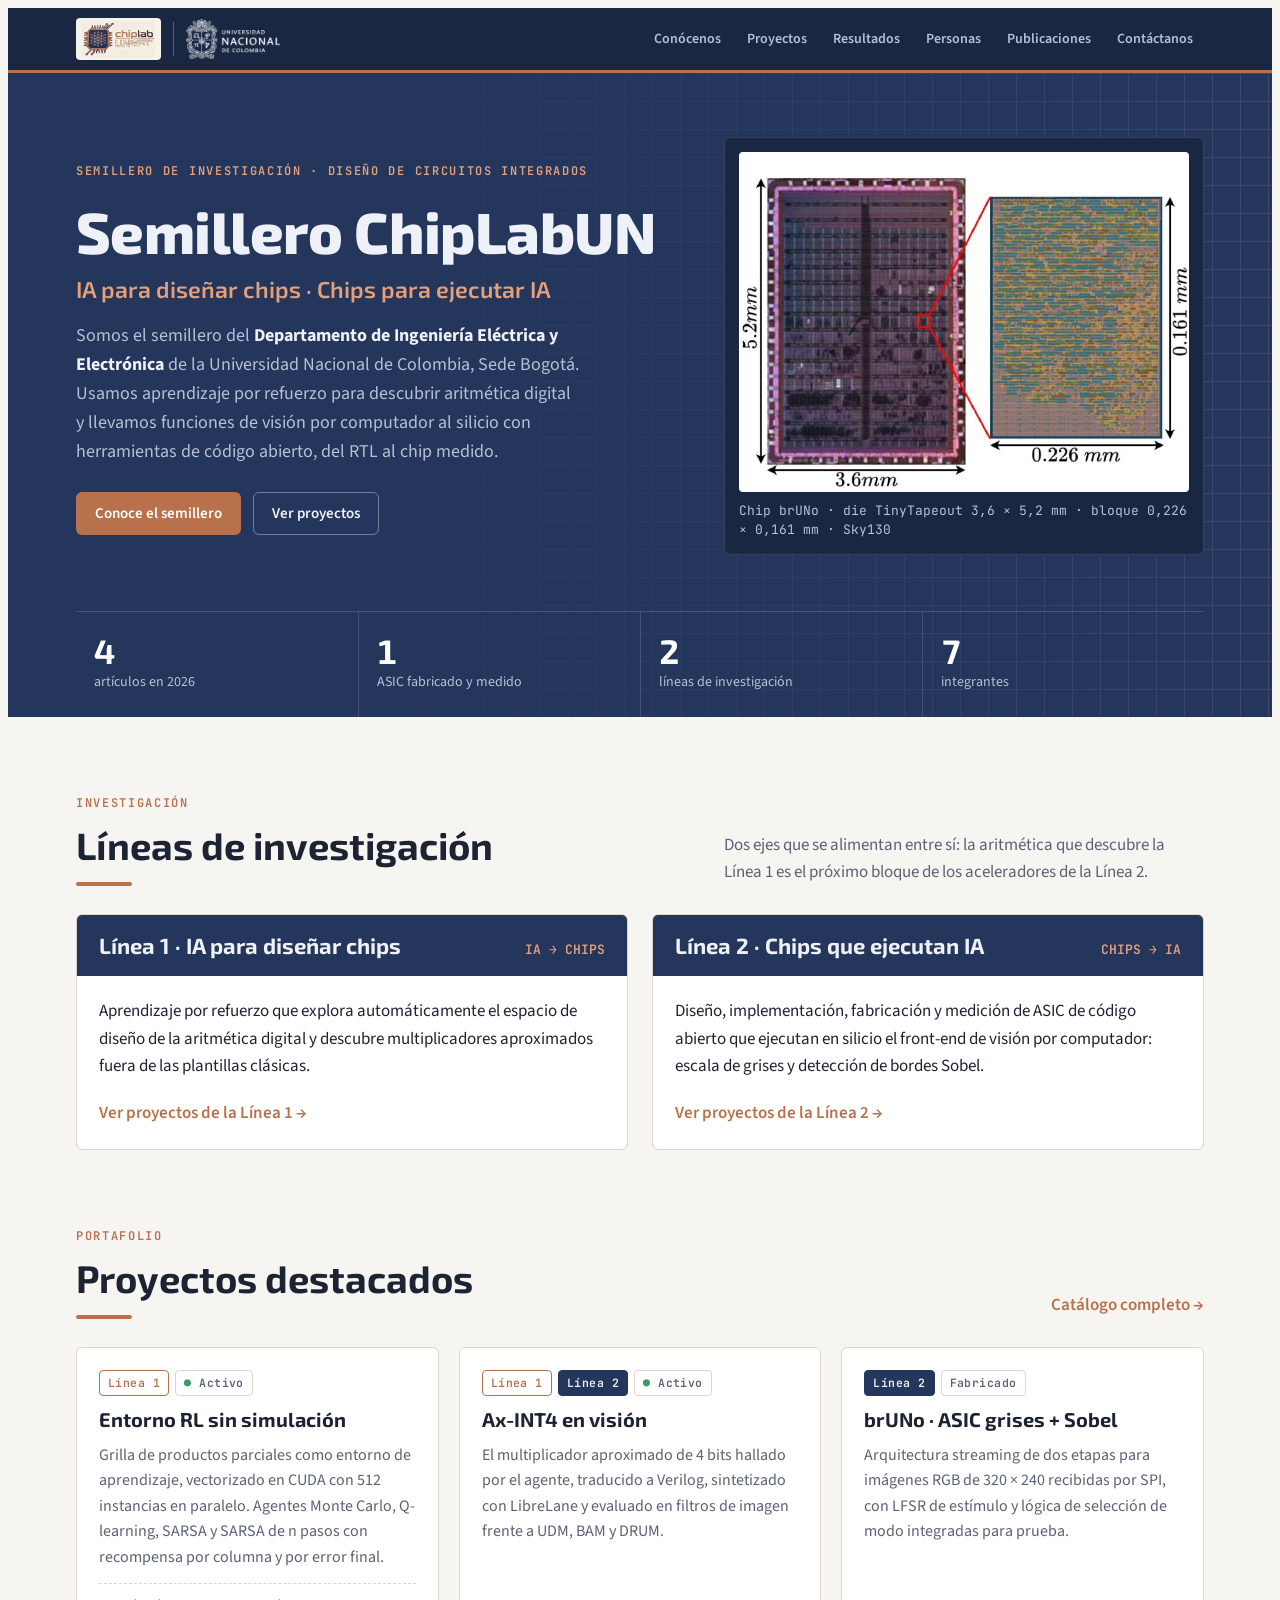
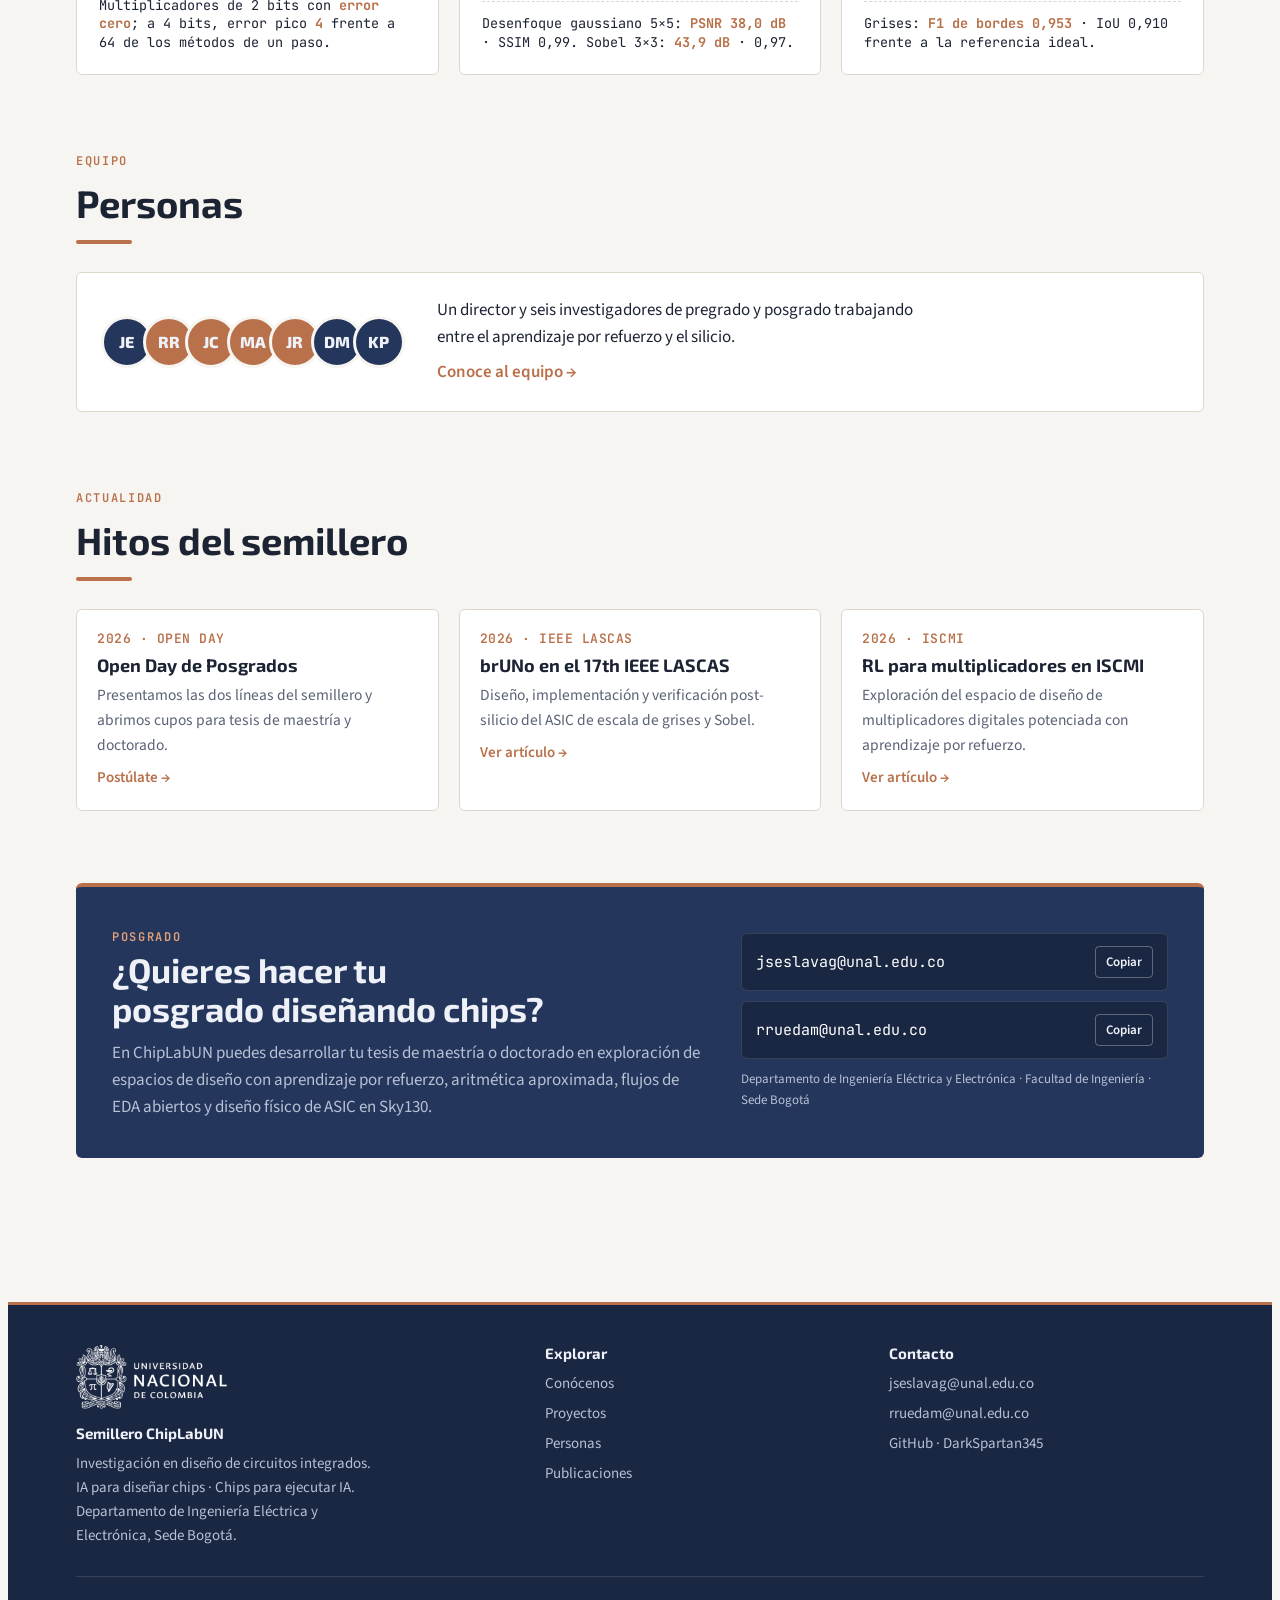
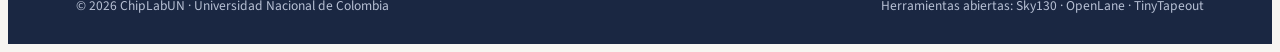
==== index.html @ 1a1cac19 "Codigo de la pagina Web" ====
<!doctype html>
<html lang="es">
<head>
<meta charset="utf-8">
<meta name="viewport" content="width=device-width, initial-scale=1, viewport-fit=cover">
<title>ChipLabUN</title>
<meta name="claude:viewport-fit-sides" content="cover">
<meta name="description" content="Semillero ChipLabUN · Universidad Nacional de Colombia. IA para diseñar chips · Chips para ejecutar IA.">
<link rel="preconnect" href="https://fonts.googleapis.com">
<link rel="preconnect" href="https://fonts.gstatic.com" crossorigin>
<link rel="stylesheet" href="https://fonts.googleapis.com/css2?family=Exo+2:wght@500;600;700;800&family=Source+Sans+3:ital,wght@0,400;0,600;0,700;1,400&family=JetBrains+Mono:wght@400;600&display=swap">
<link rel="stylesheet" href="css/estilo.css">
</head>
<body>
<a class="skip" href="#contenido">Saltar al contenido</a>
<header class="top">
  <div class="wrap">
    <a class="brand" href="index.html" aria-label="ChipLabUN, inicio">
      <img src="img/logo.jpg" alt="" width="85" height="42">
      <span class="sep" aria-hidden="true"></span>
      <img class="unal" src="img/unal-logo-blanco.png" alt="" width="94" height="40">
    </a>
    <button class="menu-btn" id="menuBtn" aria-expanded="false" aria-controls="nav">Menú</button>
    <nav class="nav" id="nav" aria-label="Principal"><a href="conocenos.html">Conócenos</a><a href="proyectos.html">Proyectos</a><a href="resultados.html">Resultados</a><a href="personas.html">Personas</a><a href="publicaciones.html">Publicaciones</a><a href="contacto.html">Contáctanos</a></nav>
  </div>
</header>
<main id="contenido">
<section class="hero" id="inicio"><div class="wrap">
  <div>
    <span class="eyebrow">Semillero de investigación · Diseño de circuitos integrados</span>
    <h1>Semillero ChipLabUN</h1>
    <p class="tag">IA para diseñar chips · Chips para ejecutar IA</p>
    <p class="lead">Somos el semillero del <strong>Departamento de Ingeniería Eléctrica y Electrónica</strong> de la Universidad Nacional de Colombia, Sede Bogotá. Usamos aprendizaje por refuerzo para descubrir aritmética digital y llevamos funciones de visión por computador al silicio con herramientas de código abierto, del RTL al chip medido.</p>
    <div class="btns"><a class="btn primary" href="conocenos.html">Conoce el semillero</a><a class="btn ghost" href="proyectos.html">Ver proyectos</a></div>
  </div>
  <figure class="die">
    <img src="img/brUNo-die.jpg" alt="Fotografía del die de TinyTapeout de 3,6 por 5,2 mm y detalle del bloque brUNo de 0,226 por 0,161 mm" width="739" height="559">
    <figcaption>Chip brUNo · die TinyTapeout 3,6 × 5,2 mm · bloque 0,226 × 0,161 mm · Sky130</figcaption>
  </figure>
</div><div class="wrap stats-wrap"><div class="stats">
  <div><b>4</b><span>artículos en 2026</span></div>
  <div><b>1</b><span>ASIC fabricado y medido</span></div>
  <div><b>2</b><span>líneas de investigación</span></div>
  <div><b>7</b><span>integrantes</span></div>
</div></div></section><section class="block"><div class="wrap">
  <div class="sec-head"><div><span class="eyebrow">Investigación</span><h2>Líneas de investigación</h2><span class="bar"></span></div><p>Dos ejes que se alimentan entre sí: la aritmética que descubre la Línea 1 es el próximo bloque de los aceleradores de la Línea 2.</p></div>
  <div class="lines">
  <article class="line" id="linea-1"><header><h3>Línea 1 · IA para diseñar chips</h3><code>IA → CHIPS</code></header><div class="body"><p>Aprendizaje por refuerzo que explora automáticamente el espacio de diseño de la aritmética digital y descubre multiplicadores aproximados fuera de las plantillas clásicas.</p><a class="more line-link" href="proyectos.html#l1">Ver proyectos de la Línea 1 →</a></div></article>
  <article class="line" id="linea-2"><header><h3>Línea 2 · Chips que ejecutan IA</h3><code>CHIPS → IA</code></header><div class="body"><p>Diseño, implementación, fabricación y medición de ASIC de código abierto que ejecutan en silicio el front-end de visión por computador: escala de grises y detección de bordes Sobel.</p><a class="more line-link" href="proyectos.html#l2">Ver proyectos de la Línea 2 →</a></div></article>
</div>
</div></section><section class="block"><div class="wrap">
  <div class="sec-head"><div><span class="eyebrow">Portafolio</span><h2>Proyectos destacados</h2><span class="bar"></span></div><a class="more" href="proyectos.html">Catálogo completo →</a></div>
  <div class="grid3"><article class="proj" data-l="l1"><div class="meta"><span class="pill l1">Línea 1</span><span class="pill ok">Activo</span></div><h3>Entorno RL sin simulación</h3><p>Grilla de productos parciales como entorno de aprendizaje, vectorizado en CUDA con 512 instancias en paralelo. Agentes Monte Carlo, Q-learning, SARSA y SARSA de n pasos con recompensa por columna y por error final.</p><div class="fig">Multiplicadores de 2 bits con <b>error cero</b>; a 4 bits, error pico <b>4</b> frente a 64 de los métodos de un paso.</div></article><article class="proj" data-l="l1 l2"><div class="meta"><span class="pill l1">Línea 1</span><span class="pill l2">Línea 2</span><span class="pill ok">Activo</span></div><h3>Ax-INT4 en visión</h3><p>El multiplicador aproximado de 4 bits hallado por el agente, traducido a Verilog, sintetizado con LibreLane y evaluado en filtros de imagen frente a UDM, BAM y DRUM.</p><div class="fig">Desenfoque gaussiano 5×5: <b>PSNR 38,0 dB</b> · SSIM 0,99. Sobel 3×3: <b>43,9 dB</b> · 0,97.</div></article><article class="proj" data-l="l2"><div class="meta"><span class="pill l2">Línea 2</span><span class="pill">Fabricado</span></div><h3>brUNo · ASIC grises + Sobel</h3><p>Arquitectura streaming de dos etapas para imágenes RGB de 320 × 240 recibidas por SPI, con LFSR de estímulo y lógica de selección de modo integradas para prueba.</p><div class="fig">Grises: <b>F1 de bordes 0,953</b> · IoU 0,910 frente a la referencia ideal.</div></article></div>
</div></section><section class="block"><div class="wrap">
  <div class="sec-head"><div><span class="eyebrow">Equipo</span><h2>Personas</h2><span class="bar"></span></div></div>
  <div class="director-feature team-teaser">
  <div class="faces"><div class="photo  "><span class="ini" aria-hidden="true">JE</span><img src="img/personas/johan-eslava.jpg" alt="Foto de Johan Sebastián Eslava Garzón" loading="lazy"></div><div class="photo l1 "><span class="ini" aria-hidden="true">RR</span><img src="img/personas/ronny-rueda.jpg" alt="Foto de Ronny Alberto Rueda Méndez" loading="lazy"></div><div class="photo l1 "><span class="ini" aria-hidden="true">JC</span><img src="img/personas/juan-caviedes.jpg" alt="Foto de Juan Sebastián Caviedes Bernal" loading="lazy"></div><div class="photo l1 "><span class="ini" aria-hidden="true">MA</span><img src="img/personas/miguel-alvarado.jpg" alt="Foto de Miguel Ángel Alvarado Senejoa" loading="lazy"></div><div class="photo l1 "><span class="ini" aria-hidden="true">JR</span><img src="img/personas/juan-rodriguez.jpg" alt="Foto de Juan David Rodríguez Hernández" loading="lazy"></div><div class="photo  "><span class="ini" aria-hidden="true">DM</span><img src="img/personas/diana-maldonado.jpg" alt="Foto de Diana Maldonado" loading="lazy"></div><div class="photo  "><span class="ini" aria-hidden="true">KP</span><img src="img/personas/kevin-patino.jpg" alt="Foto de Kevin Patiño" loading="lazy"></div></div>
  <div><p style="color:var(--ink)">Un director y seis investigadores de pregrado y posgrado trabajando entre el aprendizaje por refuerzo y el silicio.</p>
  <a class="more" href="personas.html">Conoce al equipo →</a></div></div>
</div></section><section class="block"><div class="wrap">
  <div class="sec-head"><div><span class="eyebrow">Actualidad</span><h2>Hitos del semillero</h2><span class="bar"></span></div></div>
  <div class="timeline">
  <article class="ms"><time>2026 · OPEN DAY</time><h3>Open Day de Posgrados</h3><p>Presentamos las dos líneas del semillero y abrimos cupos para tesis de maestría y doctorado.</p><a href="contacto.html">Postúlate →</a></article>
  <article class="ms"><time>2026 · IEEE LASCAS</time><h3>brUNo en el 17th IEEE LASCAS</h3><p>Diseño, implementación y verificación post-silicio del ASIC de escala de grises y Sobel.</p><a href="publicaciones.html">Ver artículo →</a></article>
  <article class="ms"><time>2026 · ISCMI</time><h3>RL para multiplicadores en ISCMI</h3><p>Exploración del espacio de diseño de multiplicadores digitales potenciada con aprendizaje por refuerzo.</p><a href="publicaciones.html">Ver artículo →</a></article>
</div>
</div></section><section class="block"><div class="wrap"><div class="cta">
  <div><span class="eyebrow" style="color:#e3a07a">Posgrado</span>
    <h2>¿Quieres hacer tu posgrado diseñando chips?</h2>
    <p>En ChipLabUN puedes desarrollar tu tesis de maestría o doctorado en exploración de espacios de diseño con aprendizaje por refuerzo, aritmética aproximada, flujos de EDA abiertos y diseño físico de ASIC en Sky130.</p></div>
  <div class="contact">
    <div><code>jseslavag@unal.edu.co</code><button type="button" data-copy="jseslavag@unal.edu.co">Copiar</button></div>
    <div><code>rruedam@unal.edu.co</code><button type="button" data-copy="rruedam@unal.edu.co">Copiar</button></div>
    <small>Departamento de Ingeniería Eléctrica y Electrónica · Facultad de Ingeniería · Sede Bogotá</small>
  </div></div></div></section>
</main>
<footer>
  <div class="wrap">
    <div>
      <img class="foot-unal" src="img/unal-logo-blanco.png" alt="Universidad Nacional de Colombia" width="151" height="64" loading="lazy">
      <h4>Semillero ChipLabUN</h4>
      <p style="font-size:15px;max-width:44ch">Investigación en diseño de circuitos integrados. IA para diseñar chips · Chips para ejecutar IA. Departamento de Ingeniería Eléctrica y Electrónica, Sede Bogotá.</p>
    </div>
    <div>
      <h4>Explorar</h4>
      <ul><li><a href="conocenos.html">Conócenos</a></li><li><a href="proyectos.html">Proyectos</a></li><li><a href="personas.html">Personas</a></li><li><a href="publicaciones.html">Publicaciones</a></li></ul>
    </div>
    <div>
      <h4>Contacto</h4>
      <ul><li>jseslavag@unal.edu.co</li><li>rruedam@unal.edu.co</li><li><a href="https://github.com/DarkSpartan345" target="_blank" rel="noopener">GitHub · DarkSpartan345</a></li></ul>
    </div>
    <div class="legal"><span>© 2026 ChipLabUN · Universidad Nacional de Colombia</span><span>Herramientas abiertas: Sky130 · OpenLane · TinyTapeout</span></div>
  </div>
</footer>
<script src="js/main.js"></script>
</body>
</html>
---- css/estilo.css ----
/* Layout: póster vertical traducido a web — banda navy de cabecera, secciones con encabezado navy/cobre como los bloques del póster, cifras en "chips" de borde cobre. */
:root{
  --navy:#25365c;        /* azul del die en el logo */
  --navy-deep:#1a2742;
  --copper:#b8714a;      /* cobre de pistas y pines */
  --copper-soft:#f3e3d6;
  --paper:#f7f5f1;       /* fondo del logo, ligeramente cálido */
  --card:#ffffff;
  --ink:#1c2333;
  --muted:#5a6275;
  --line:#dcd6cd;
  --on-navy:#eef1f7;
  --on-navy-muted:#b7c0d4;
  --chip-bg:#fbf4ee;
  --f-display:"Exo 2", "Segoe UI", system-ui, sans-serif;
  --f-body:"Source Sans 3", "Segoe UI", system-ui, sans-serif;
  --f-mono:"JetBrains Mono", ui-monospace, "SFMono-Regular", Consolas, monospace;
  --r:6px;
  --maxw:1160px;
}
@media (prefers-color-scheme: dark){
  :root:not([data-theme="light"]){
    --navy:#2b3d66; --navy-deep:#141d33; --copper:#d48d64; --copper-soft:#3a2a22;
    --paper:#10151f; --card:#171e2c; --ink:#e7e9ef; --muted:#9aa3b6; --line:#2b3446;
    --on-navy:#eef1f7; --on-navy-muted:#aeb8cd; --chip-bg:#1d2433; color-scheme:dark;
  }
}
:root[data-theme="dark"]{
  --navy:#2b3d66; --navy-deep:#141d33; --copper:#d48d64; --copper-soft:#3a2a22;
  --paper:#10151f; --card:#171e2c; --ink:#e7e9ef; --muted:#9aa3b6; --line:#2b3446;
  --on-navy:#eef1f7; --on-navy-muted:#aeb8cd; --chip-bg:#1d2433; color-scheme:dark;
}
*{box-sizing:border-box}
html{scroll-behavior:smooth;scroll-padding-top:84px}
@media (prefers-reduced-motion: reduce){html{scroll-behavior:auto}}
body{background:var(--paper);color:var(--ink);font:400 17px/1.6 var(--f-body);-webkit-font-smoothing:antialiased}
body::before{content:"";position:fixed;inset:0 0 auto;height:env(safe-area-inset-top,0px);z-index:10;background:var(--navy-deep)}
a{color:inherit}
h1,h2,h3,h4{font-family:var(--f-display);line-height:1.15;text-wrap:balance;margin:0}
p{margin:0}
.wrap{max-width:var(--maxw);margin:0 auto;padding-left:max(16px, env(safe-area-inset-left,0px));padding-right:max(16px, env(safe-area-inset-right,0px))}
.skip{position:absolute;left:-999px;top:8px;background:var(--copper);color:#fff;padding:8px 12px;border-radius:var(--r);z-index:30}
.skip:focus{left:12px}
:focus-visible{outline:2px solid var(--copper);outline-offset:3px}

/* ---------- header ---------- */
.top{position:sticky;top:env(safe-area-inset-top,0px);z-index:20;background:var(--navy-deep);color:var(--on-navy);border-bottom:3px solid var(--copper)}
.top .wrap{display:flex;align-items:center;gap:20px;padding-block:10px}
.brand{display:flex;align-items:center;gap:12px;text-decoration:none;flex-shrink:0}
.brand img{height:42px;width:auto;border-radius:4px;background:#f6f1ea;padding:3px 6px}
.brand .unal{height:40px;width:auto;padding:0;background:none;border-radius:0}
.brand .sep{width:1px;height:34px;background:rgba(255,255,255,.28)}
.foot-unal{display:block;height:64px;width:auto;margin-bottom:16px}
.nav{margin-left:auto;display:flex;gap:4px;flex-wrap:wrap}
.nav a{text-decoration:none;font:600 14px/1 var(--f-body);padding:9px 11px;border-radius:var(--r);color:var(--on-navy-muted)}
.nav a:hover{color:var(--on-navy);background:rgba(255,255,255,.07)}
.menu-btn{display:none;margin-left:auto;background:none;border:1px solid rgba(255,255,255,.25);color:var(--on-navy);font:600 14px var(--f-body);padding:8px 12px;border-radius:var(--r);cursor:pointer}
@media (max-width:900px){
  .menu-btn{display:block}
  .nav{display:none;position:absolute;left:0;right:0;top:100%;background:var(--navy-deep);flex-direction:column;padding:8px max(16px, env(safe-area-inset-right,0px)) 14px max(16px, env(safe-area-inset-left,0px));border-bottom:3px solid var(--copper)}
  .nav.open{display:flex}
  .nav a{padding:12px 10px}
}

/* ---------- hero ---------- */
.hero{background:var(--navy);color:var(--on-navy);position:relative;overflow:hidden}
.hero::after{content:"";position:absolute;inset:0;pointer-events:none;opacity:.10;
  background-image:linear-gradient(var(--on-navy) 1px,transparent 1px),linear-gradient(90deg,var(--on-navy) 1px,transparent 1px);
  background-size:28px 28px;mask-image:linear-gradient(90deg,transparent 30%,#000 100%);-webkit-mask-image:linear-gradient(90deg,transparent 30%,#000 100%)}
.hero .wrap{position:relative;z-index:1;display:grid;grid-template-columns:1.25fr 1fr;gap:48px;align-items:center;padding-block:64px 56px}
.eyebrow{font:600 12px/1 var(--f-mono);letter-spacing:.14em;text-transform:uppercase;color:var(--copper)}
.hero .eyebrow{color:#e3a07a}
.hero h1{font-size:clamp(34px,5.2vw,58px);font-weight:800;margin:14px 0 10px;letter-spacing:-.01em}
.hero .tag{font:600 clamp(18px,2.2vw,23px)/1.3 var(--f-display);color:#e3a07a;margin-bottom:18px}
.hero p.lead{color:var(--on-navy-muted);max-width:56ch;font-size:18px}
.hero p.lead strong{color:var(--on-navy)}
.btns{display:flex;flex-wrap:wrap;gap:12px;margin-top:26px}
.btn{display:inline-flex;align-items:center;gap:8px;text-decoration:none;font:600 15px/1 var(--f-body);padding:13px 18px;border-radius:var(--r);border:1px solid transparent}
.btn.primary{background:var(--copper);color:#fff}
.btn.primary:hover{filter:brightness(1.08)}
.btn.ghost{border-color:rgba(255,255,255,.35);color:var(--on-navy)}
.btn.ghost:hover{background:rgba(255,255,255,.08)}
.die{margin:0;background:var(--navy-deep);border:1px solid rgba(255,255,255,.12);border-radius:var(--r);padding:14px}
.die img{display:block;width:100%;height:auto;border-radius:4px;background:#fff}
.die figcaption{font:400 13px/1.45 var(--f-mono);color:var(--on-navy-muted);margin-top:10px}
.stats{display:grid;grid-template-columns:repeat(4,1fr);border-top:1px solid rgba(255,255,255,.14);position:relative;z-index:1}
.stats div{padding:22px 18px;border-left:1px solid rgba(255,255,255,.14)}
.stats div:first-child{border-left:0}
.stats b{display:block;font:700 34px/1 var(--f-display);color:#fff;font-variant-numeric:tabular-nums}
.stats span{font-size:14px;color:var(--on-navy-muted)}
@media (max-width:860px){
  .hero .wrap{grid-template-columns:1fr;gap:32px;padding-block:44px 36px}
  .stats{grid-template-columns:repeat(2,1fr)}
  .stats div:nth-child(3){border-left:0}
  .stats div:nth-child(n+3){border-top:1px solid rgba(255,255,255,.14)}
}

/* ---------- sections ---------- */
section.block{padding-block:72px}
section.block + section.block{padding-top:0}
.sec-head{display:flex;align-items:flex-end;justify-content:space-between;gap:20px;flex-wrap:wrap;margin-bottom:28px}
.sec-head h2{font-size:clamp(28px,3.4vw,38px);font-weight:700;color:var(--ink);margin-top:8px}
.sec-head p{color:var(--muted);max-width:60ch}
.bar{display:block;width:56px;height:4px;background:var(--copper);margin-top:14px;border-radius:2px}

/* about */
.about{display:grid;grid-template-columns:1.4fr 1fr;gap:40px;align-items:start}
.about .text{display:grid;gap:16px;max-width:66ch}
.about .text p{color:var(--ink)}
.director{background:var(--card);border:1px solid var(--line);border-radius:var(--r);padding:22px;display:grid;gap:12px}
.director h3{font-size:19px}
.director .role{font:600 12px/1 var(--f-mono);letter-spacing:.1em;text-transform:uppercase;color:var(--copper)}
.mail{font:400 14px/1.4 var(--f-mono);color:var(--muted);word-break:break-all;user-select:all}
.loop{margin-top:24px;background:var(--navy);color:var(--on-navy);border-radius:var(--r);padding:20px 22px;font-size:16px}
.loop strong{color:#e3a07a}
@media (max-width:860px){.about{grid-template-columns:1fr}}

/* lines */
.lines{display:grid;grid-template-columns:1fr 1fr;gap:24px}
.line{background:var(--card);border:1px solid var(--line);border-radius:var(--r);overflow:hidden;display:flex;flex-direction:column}
.line header{background:var(--navy);color:var(--on-navy);padding:18px 22px;display:flex;justify-content:space-between;align-items:baseline;gap:12px;flex-wrap:wrap}
.line header h3{font-size:22px}
.line header code{font:600 13px var(--f-mono);color:#e3a07a}
.line .body{padding:22px;display:grid;gap:16px;flex:1}
.line .body > p{color:var(--ink)}
.flow{display:flex;flex-wrap:wrap;gap:6px;align-items:center;font:400 13px/1.2 var(--f-mono)}
.flow span{background:var(--chip-bg);border:1px solid var(--line);padding:6px 8px;border-radius:4px}
.flow i{font-style:normal;color:var(--copper)}
.kv{display:grid;grid-template-columns:repeat(2,1fr);gap:10px}
.chip{border:1.5px solid var(--copper);background:var(--chip-bg);border-radius:var(--r);padding:12px 14px}
.chip b{display:block;font:700 24px/1.1 var(--f-display);color:var(--copper);font-variant-numeric:tabular-nums}
.chip span{font-size:13.5px;color:var(--muted);line-height:1.35;display:block;margin-top:4px}
@media (max-width:860px){.lines{grid-template-columns:1fr}}
@media (max-width:420px){.kv{grid-template-columns:1fr}}

/* projects */
.filters{display:flex;gap:8px;flex-wrap:wrap}
.filters button{font:600 14px var(--f-body);padding:8px 14px;border-radius:999px;border:1px solid var(--line);background:var(--card);color:var(--ink);cursor:pointer}
.filters button[aria-pressed="true"]{background:var(--navy);border-color:var(--navy);color:var(--on-navy)}
.grid3{display:grid;grid-template-columns:repeat(3,1fr);gap:20px}
.proj{background:var(--card);border:1px solid var(--line);border-radius:var(--r);padding:22px;display:flex;flex-direction:column;gap:12px}
.proj .meta{display:flex;gap:6px;flex-wrap:wrap}
.pill{font:600 11.5px/1 var(--f-mono);letter-spacing:.04em;padding:6px 8px;border-radius:4px;border:1px solid var(--line);color:var(--muted)}
.pill.l1{border-color:var(--copper);color:var(--copper)}
.pill.l2{background:var(--navy);border-color:var(--navy);color:var(--on-navy)}
.pill.ok::before{content:"● ";color:#3a9a6a}
.proj h3{font-size:20px}
.proj p{color:var(--muted);font-size:16px}
.proj .fig{margin-top:auto;padding-top:12px;border-top:1px dashed var(--line);font:400 13.5px/1.4 var(--f-mono);color:var(--ink)}
.proj .fig b{color:var(--copper)}
@media (max-width:980px){.grid3{grid-template-columns:repeat(2,1fr)}}
@media (max-width:640px){.grid3{grid-template-columns:1fr}}

/* results */
.results{display:grid;grid-template-columns:repeat(2,1fr);gap:24px}
.fig-card{margin:0;background:var(--card);border:1px solid var(--line);border-radius:var(--r);padding:16px;display:flex;flex-direction:column;gap:12px}
.fig-card img{width:100%;height:auto;display:block;border-radius:4px;background:#fff}
.fig-card figcaption{font-size:15px;color:var(--muted)}
.fig-card figcaption strong{color:var(--ink)}
.fig-card.wide{grid-column:1/-1}
.lessons{display:grid;grid-template-columns:repeat(3,1fr);gap:20px;margin-top:24px}
.lesson{border-left:3px solid var(--copper);padding:4px 0 4px 16px}
.lesson h4{font-size:17px;margin-bottom:6px}
.lesson p{color:var(--muted);font-size:15.5px}
@media (max-width:860px){.results,.lessons{grid-template-columns:1fr}}

/* people */
.people{display:grid;grid-template-columns:repeat(4,1fr);gap:16px}
.person{background:var(--card);border:1px solid var(--line);border-radius:var(--r);padding:18px;display:grid;gap:6px;align-content:start}
.avatar{width:44px;height:44px;border-radius:50%;display:grid;place-items:center;font:700 16px var(--f-display);background:var(--navy);color:var(--on-navy);margin-bottom:6px}
.person.l1 .avatar{background:var(--copper);color:#fff}
.person h3{font-size:16.5px;line-height:1.25}
.person .r{font-size:14px;color:var(--muted)}
@media (max-width:980px){.people{grid-template-columns:repeat(2,1fr)}}
@media (max-width:460px){.people{grid-template-columns:1fr}}

/* publications */
.pubs{display:grid;gap:0;background:var(--card);border:1px solid var(--line);border-radius:var(--r)}
.pub{display:grid;grid-template-columns:76px 1fr auto;gap:18px;padding:20px 22px;border-top:1px solid var(--line);align-items:start}
.pub:first-child{border-top:0}
.pub .yr{font:600 14px var(--f-mono);color:var(--copper);padding-top:3px}
.pub h3{font:600 18px/1.35 var(--f-body);margin-bottom:4px}
.pub .au{color:var(--muted);font-size:15px}
.pub .au u{text-decoration:none;color:var(--ink);font-weight:600}
.pub .venue{font:400 13.5px/1.4 var(--f-mono);color:var(--ink);margin-top:6px}
.pub .side{display:flex;flex-direction:column;align-items:flex-end;gap:8px}
@media (max-width:700px){.pub{grid-template-columns:1fr;gap:8px}.pub .side{flex-direction:row;align-items:center}}
.profiles{display:flex;gap:12px;flex-wrap:wrap;margin-top:18px}
.profiles a{font:600 14px var(--f-body);text-decoration:none;border:1px solid var(--line);background:var(--card);padding:10px 14px;border-radius:var(--r)}
.profiles a:hover{border-color:var(--copper);color:var(--copper)}

/* milestones */
.timeline{display:grid;grid-template-columns:repeat(3,1fr);gap:20px}
.ms{background:var(--card);border:1px solid var(--line);border-radius:var(--r);padding:20px;display:grid;gap:8px;align-content:start}
.ms time{font:600 13px var(--f-mono);color:var(--copper);letter-spacing:.04em}
.ms h3{font-size:18px}
.ms p{color:var(--muted);font-size:15.5px}
.ms a{font-weight:600;color:var(--copper);text-decoration:none;font-size:15px}
@media (max-width:860px){.timeline{grid-template-columns:1fr}}

/* cta */
.cta{background:var(--navy);color:var(--on-navy);border-radius:var(--r);padding:36px;display:grid;grid-template-columns:1.4fr 1fr;gap:32px;align-items:center;border-top:4px solid var(--copper)}
.cta h2{font-size:clamp(26px,3vw,34px);margin-bottom:12px}
.cta p{color:var(--on-navy-muted)}
.contact{display:grid;gap:10px}
.contact div{background:var(--navy-deep);border:1px solid rgba(255,255,255,.12);border-radius:var(--r);padding:12px 14px;display:flex;justify-content:space-between;gap:10px;align-items:center;flex-wrap:wrap}
.contact code{font:400 15px var(--f-mono);color:#fff;user-select:all;word-break:break-all}
.contact button{font:600 13px var(--f-body);background:transparent;border:1px solid rgba(255,255,255,.3);color:var(--on-navy);border-radius:4px;padding:6px 10px;cursor:pointer}
.contact small{color:var(--on-navy-muted);font-size:13px;width:100%}
@media (max-width:860px){.cta{grid-template-columns:1fr;padding:26px 20px}}

/* footer */
footer{background:var(--navy-deep);color:var(--on-navy-muted);margin-top:72px;border-top:3px solid var(--copper)}
footer .wrap{display:grid;grid-template-columns:1.4fr 1fr 1fr;gap:28px;padding-block:40px 28px}
footer h4{color:var(--on-navy);font-size:15px;margin-bottom:10px}
footer ul{list-style:none;padding:0;margin:0;display:grid;gap:6px;font-size:15px}
footer a{text-decoration:none}
footer a:hover{color:#fff}
footer .legal{grid-column:1/-1;border-top:1px solid rgba(255,255,255,.12);padding-top:18px;font-size:13.5px;display:flex;justify-content:space-between;gap:12px;flex-wrap:wrap}
@media (max-width:760px){footer .wrap{grid-template-columns:1fr}}

/* ===== multipágina ===== */
.nav a[aria-current="page"]{color:#fff;background:rgba(255,255,255,.1);box-shadow:inset 0 -2px 0 var(--copper)}
.page-head{background:var(--navy);color:var(--on-navy);position:relative;overflow:hidden}
.page-head::after{content:"";position:absolute;inset:0;pointer-events:none;opacity:.08;
  background-image:linear-gradient(var(--on-navy) 1px,transparent 1px),linear-gradient(90deg,var(--on-navy) 1px,transparent 1px);
  background-size:28px 28px;mask-image:linear-gradient(90deg,transparent 40%,#000 100%);-webkit-mask-image:linear-gradient(90deg,transparent 40%,#000 100%)}
.page-head .wrap{position:relative;z-index:1;padding-block:44px 40px}
.crumbs{font:400 13px var(--f-mono);color:var(--on-navy-muted);margin-bottom:14px}
.crumbs a{text-decoration:none;color:#e3a07a}
.page-head h1{font-size:clamp(32px,4.4vw,48px);font-weight:800}
.page-head p{color:var(--on-navy-muted);max-width:62ch;margin-top:12px;font-size:18px}
main > section.block:first-child{padding-top:64px}
.more{font-weight:600;color:var(--copper);text-decoration:none;white-space:nowrap}
.more:hover{text-decoration:underline}
.line-link{margin-top:auto;padding-top:4px}

/* objetivos */
.goal{background:var(--card);border:1px solid var(--line);border-left:4px solid var(--copper);border-radius:var(--r);padding:22px 24px;margin-bottom:24px}
.goal h3{font-size:14px;font-family:var(--f-mono);letter-spacing:.1em;text-transform:uppercase;color:var(--copper);margin-bottom:8px}
.goals{display:grid;grid-template-columns:repeat(4,1fr);gap:16px}
.goals div{background:var(--card);border:1px solid var(--line);border-radius:var(--r);padding:18px;display:grid;gap:10px;align-content:start}
.goals b{width:34px;height:34px;border-radius:50%;display:grid;place-items:center;background:var(--copper);color:#fff;font:700 15px var(--f-display)}
.goals p{font-size:15.5px;color:var(--ink)}
@media (max-width:900px){.goals{grid-template-columns:repeat(2,1fr)}}
@media (max-width:480px){.goals{grid-template-columns:1fr}}

/* sinergia */
.synergy{display:grid;grid-template-columns:repeat(4,1fr);gap:0;border:1px solid var(--line);border-radius:var(--r);overflow:hidden;background:var(--card)}
.synergy div{padding:20px;border-left:1px solid var(--line);position:relative}
.synergy div:first-child{border-left:0}
.synergy small{font:600 12px var(--f-mono);color:var(--copper);letter-spacing:.06em}
.synergy p{margin-top:6px;font-size:15.5px}
.synergy-foot{background:var(--copper);color:#fff;font-weight:600;padding:12px 20px;grid-column:1/-1;font-size:15px}
@media (max-width:800px){.synergy{grid-template-columns:1fr}.synergy div{border-left:0;border-top:1px solid var(--line)}.synergy div:first-child{border-top:0}}

/* impactos */
.impact-wrap{overflow-x:auto}
.impact{width:100%;min-width:620px;border-collapse:separate;border-spacing:0;background:var(--card);border:1px solid var(--line);border-radius:var(--r);overflow:hidden}
.impact th,.impact td{padding:16px 18px;text-align:left;vertical-align:top;border-top:1px solid var(--line);font-size:15.5px}
.impact thead th{background:var(--navy);color:var(--on-navy);font:700 15px var(--f-display);border-top:0}
.impact tbody th{font:700 13px var(--f-mono);letter-spacing:.08em;text-transform:uppercase;width:120px}
.impact tr.pos th{color:#2f8a5c}
.impact tr.neg th{color:var(--copper)}

/* personas con foto */
.director-feature{display:grid;grid-template-columns:240px 1fr;gap:32px;background:var(--card);border:1px solid var(--line);border-radius:var(--r);padding:24px;align-items:center;margin-bottom:40px}
.director-feature h2{font-size:clamp(24px,3vw,30px);margin:8px 0 10px}
.director-feature p{color:var(--muted);max-width:60ch}
.director-feature .mail{display:inline-block;margin-top:14px}
@media (max-width:700px){.director-feature{grid-template-columns:1fr}.director-feature .photo{max-width:220px}}
.photo{position:relative;aspect-ratio:4/5;width:100%;max-width:100%;border-radius:var(--r);overflow:hidden;background:var(--navy);display:grid;place-items:center}
.photo .ini{font:800 clamp(30px,5vw,46px) var(--f-display);color:var(--on-navy);letter-spacing:.02em}
.photo.l1{background:var(--copper)}
.photo img{position:absolute;inset:0;width:100%;height:100%;object-fit:cover}
.group-title{display:flex;align-items:baseline;gap:12px;margin:8px 0 18px;flex-wrap:wrap}
.group-title h3{font-size:22px}
.group-title span{color:var(--muted);font-size:15px}
.members{display:grid;grid-template-columns:repeat(4,1fr);gap:20px;margin-bottom:44px}
.member{background:var(--card);border:1px solid var(--line);border-radius:var(--r);overflow:hidden;display:flex;flex-direction:column}
.member .photo{border-radius:0}
.member .info{padding:16px;display:grid;gap:6px}
.member h4{font-size:17px;line-height:1.25}
.member .r{font-size:14.5px;color:var(--muted)}
@media (max-width:980px){.members{grid-template-columns:repeat(3,1fr)}}
@media (max-width:700px){.members{grid-template-columns:repeat(2,1fr)}}
@media (max-width:420px){.members{grid-template-columns:1fr}}
.faces{display:flex}
.faces .photo{width:52px;height:52px;aspect-ratio:auto;border-radius:50%;border:3px solid var(--paper);margin-left:-10px}
.faces .photo:first-child{margin-left:0}
.faces .photo .ini{font-size:16px}

/* contacto */
.contact-grid{display:grid;grid-template-columns:repeat(3,1fr);gap:20px;margin-top:28px}
.contact-card{background:var(--card);border:1px solid var(--line);border-radius:var(--r);padding:20px;display:grid;gap:8px;align-content:start}
.contact-card h3{font-size:18px}
.contact-card p{color:var(--muted);font-size:15.5px}
.contact-card a{color:var(--copper);font-weight:600;text-decoration:none}
@media (max-width:860px){.contact-grid{grid-template-columns:1fr}}
.hero .wrap.stats-wrap{display:block;padding-block:0}
.director .photo{max-width:180px}
.team-teaser{grid-template-columns:auto 1fr;margin-bottom:0}
.team-teaser > div:last-child{min-width:0;display:grid;gap:8px}
@media (max-width:700px){.team-teaser{grid-template-columns:1fr}}
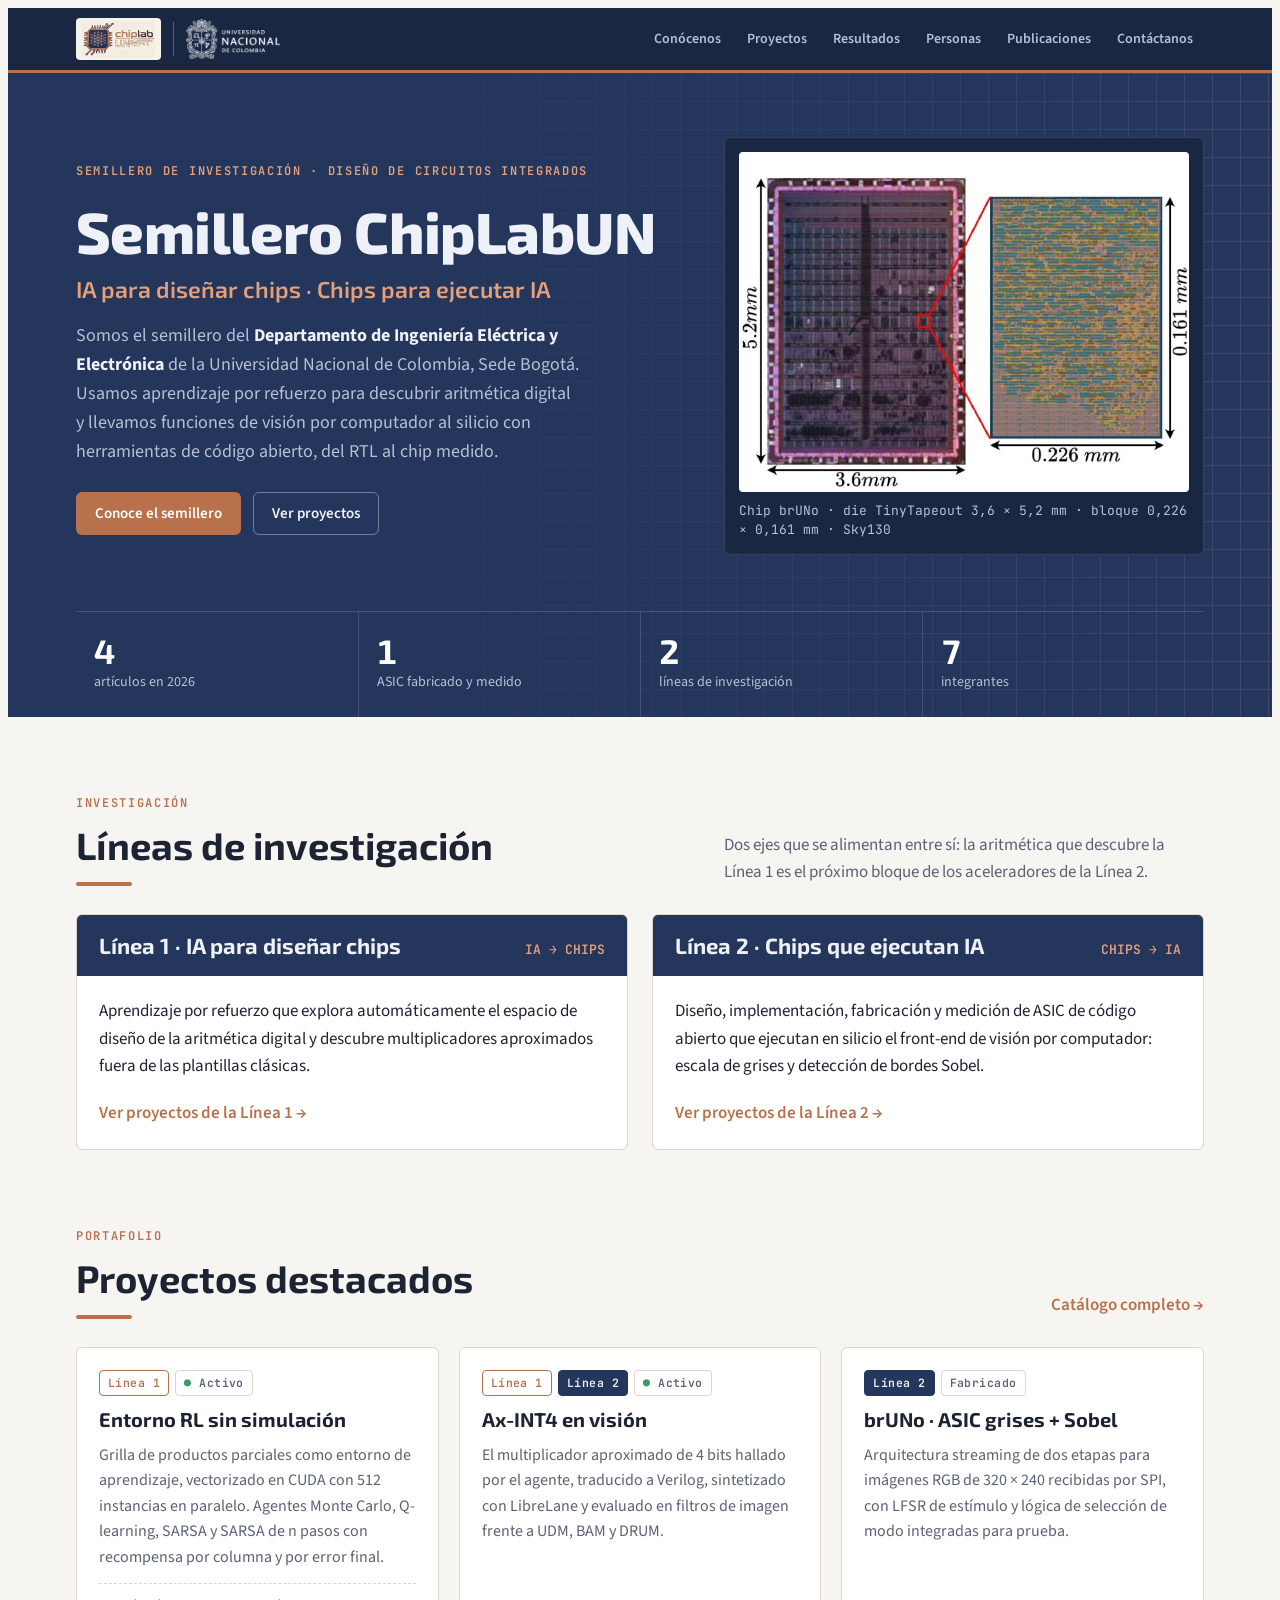
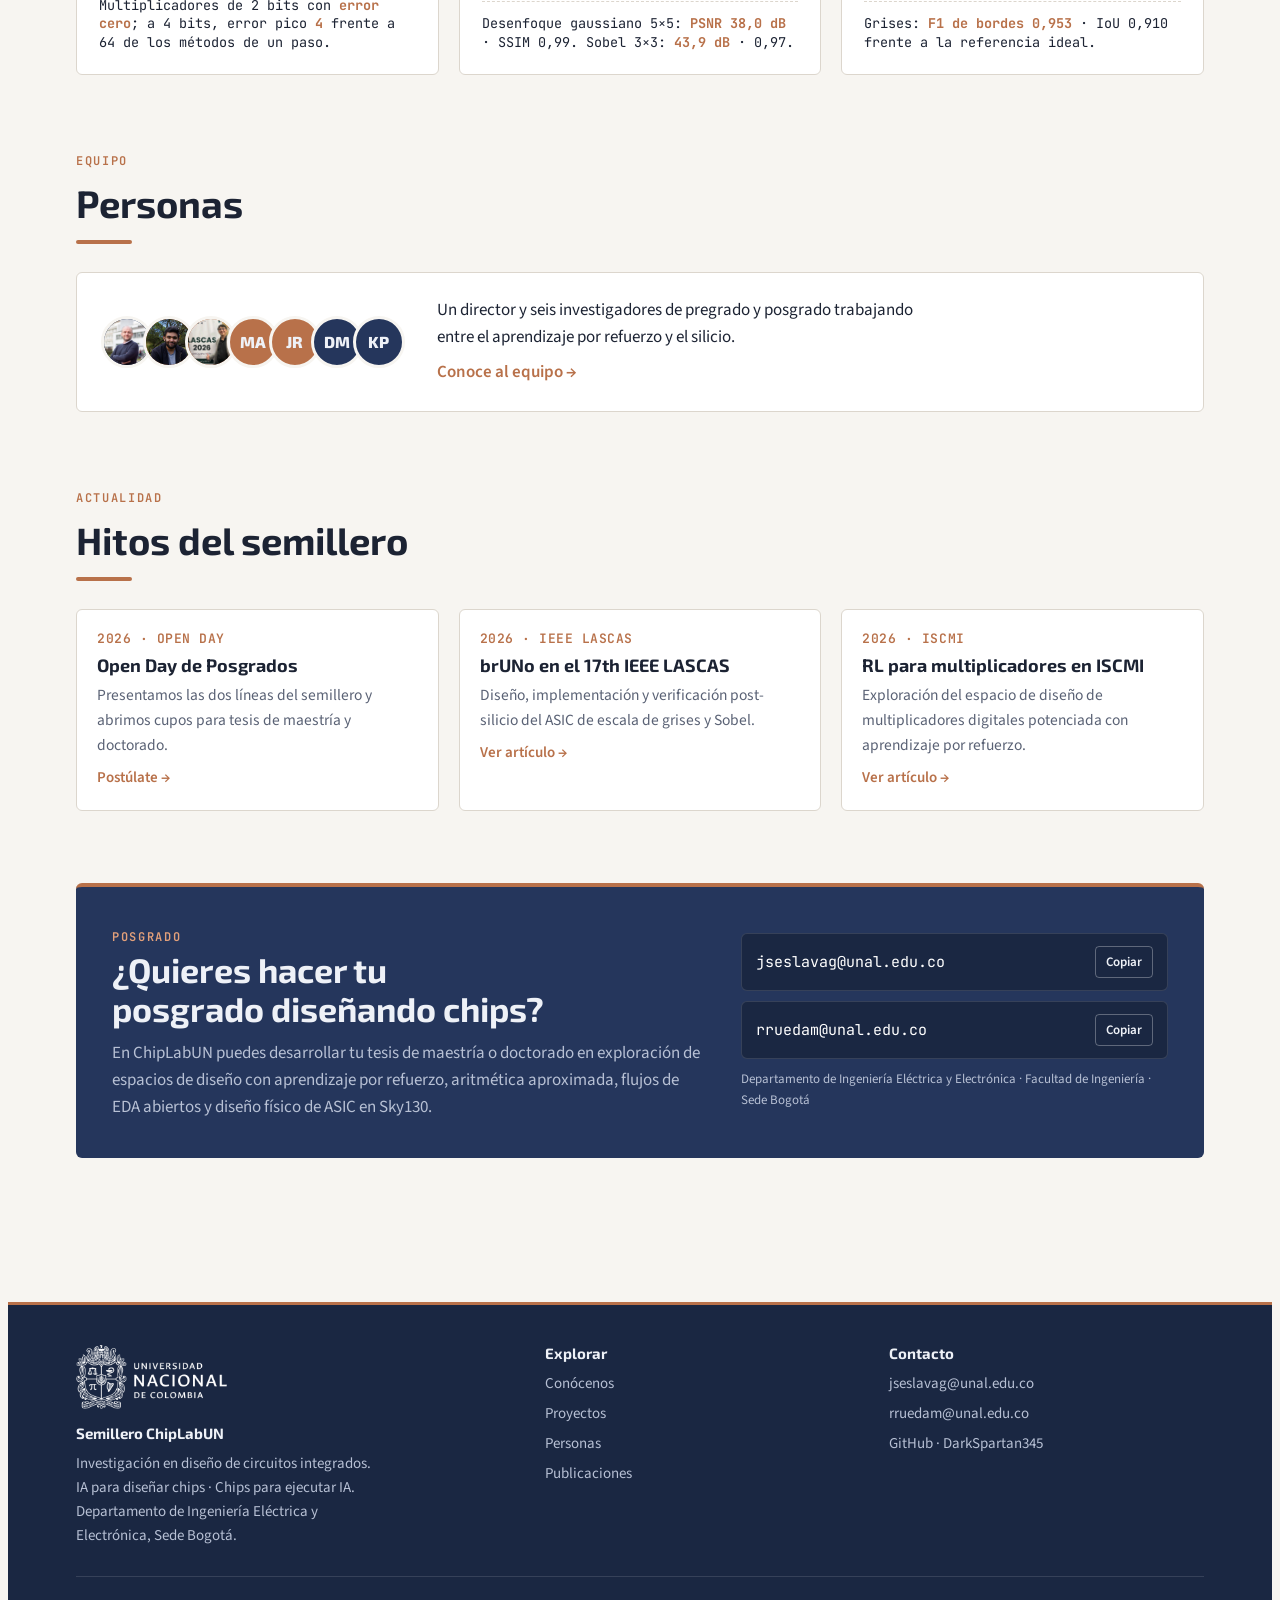
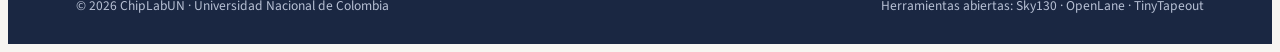
==== commit d4c80b39: "Fotografias" ====
--- a/index.html
+++ b/index.html
@@ -6,6 +6,10 @@
 <title>ChipLabUN</title>
 <meta name="claude:viewport-fit-sides" content="cover">
 <meta name="description" content="Semillero ChipLabUN · Universidad Nacional de Colombia. IA para diseñar chips · Chips para ejecutar IA.">
+<link rel="icon" href="favicon.ico" sizes="any">
+<link rel="icon" type="image/png" sizes="32x32" href="favicon-32.png">
+<link rel="icon" type="image/png" sizes="192x192" href="favicon-192.png">
+<link rel="apple-touch-icon" href="favicon-192.png">
 <link rel="preconnect" href="https://fonts.googleapis.com">
 <link rel="preconnect" href="https://fonts.gstatic.com" crossorigin>
 <link rel="stylesheet" href="https://fonts.googleapis.com/css2?family=Exo+2:wght@500;600;700;800&family=Source+Sans+3:ital,wght@0,400;0,600;0,700;1,400&family=JetBrains+Mono:wght@400;600&display=swap">
@@ -54,7 +58,7 @@
 </div></section><section class="block"><div class="wrap">
   <div class="sec-head"><div><span class="eyebrow">Equipo</span><h2>Personas</h2><span class="bar"></span></div></div>
   <div class="director-feature team-teaser">
-  <div class="faces"><div class="photo  "><span class="ini" aria-hidden="true">JE</span><img src="img/personas/johan-eslava.jpg" alt="Foto de Johan Sebastián Eslava Garzón" loading="lazy"></div><div class="photo l1 "><span class="ini" aria-hidden="true">RR</span><img src="img/personas/ronny-rueda.jpg" alt="Foto de Ronny Alberto Rueda Méndez" loading="lazy"></div><div class="photo l1 "><span class="ini" aria-hidden="true">JC</span><img src="img/personas/juan-caviedes.jpg" alt="Foto de Juan Sebastián Caviedes Bernal" loading="lazy"></div><div class="photo l1 "><span class="ini" aria-hidden="true">MA</span><img src="img/personas/miguel-alvarado.jpg" alt="Foto de Miguel Ángel Alvarado Senejoa" loading="lazy"></div><div class="photo l1 "><span class="ini" aria-hidden="true">JR</span><img src="img/personas/juan-rodriguez.jpg" alt="Foto de Juan David Rodríguez Hernández" loading="lazy"></div><div class="photo  "><span class="ini" aria-hidden="true">DM</span><img src="img/personas/diana-maldonado.jpg" alt="Foto de Diana Maldonado" loading="lazy"></div><div class="photo  "><span class="ini" aria-hidden="true">KP</span><img src="img/personas/kevin-patino.jpg" alt="Foto de Kevin Patiño" loading="lazy"></div></div>
+  <div class="faces"><div class="photo  "><span class="ini" aria-hidden="true">JE</span><img src="img/personas/johan-eslava.jpg" alt="Foto de Johan Sebastián Eslava Garzón" loading="lazy"></div><div class="photo l1 "><span class="ini" aria-hidden="true">RR</span><img src="img/personas/ronny-rueda.jpg" alt="Foto de Ronny Alberto Rueda Méndez" loading="lazy"></div><div class="photo l1 "><span class="ini" aria-hidden="true">JC</span><img src="img/personas/juan-caviedes.jpg" alt="Foto de Juan Sebastián Caviedes Bernal" loading="lazy" style="object-position:75% center"></div><div class="photo l1 "><span class="ini" aria-hidden="true">MA</span><img src="img/personas/miguel-alvarado.jpg" alt="Foto de Miguel Ángel Alvarado Senejoa" loading="lazy"></div><div class="photo l1 "><span class="ini" aria-hidden="true">JR</span><img src="img/personas/juan-rodriguez.jpg" alt="Foto de Juan David Rodríguez Hernández" loading="lazy"></div><div class="photo  "><span class="ini" aria-hidden="true">DM</span><img src="img/personas/diana-maldonado.jpg" alt="Foto de Diana Maldonado" loading="lazy"></div><div class="photo  "><span class="ini" aria-hidden="true">KP</span><img src="img/personas/kevin-patino.jpg" alt="Foto de Kevin Patiño" loading="lazy"></div></div>
   <div><p style="color:var(--ink)">Un director y seis investigadores de pregrado y posgrado trabajando entre el aprendizaje por refuerzo y el silicio.</p>
   <a class="more" href="personas.html">Conoce al equipo →</a></div></div>
 </div></section><section class="block"><div class="wrap">
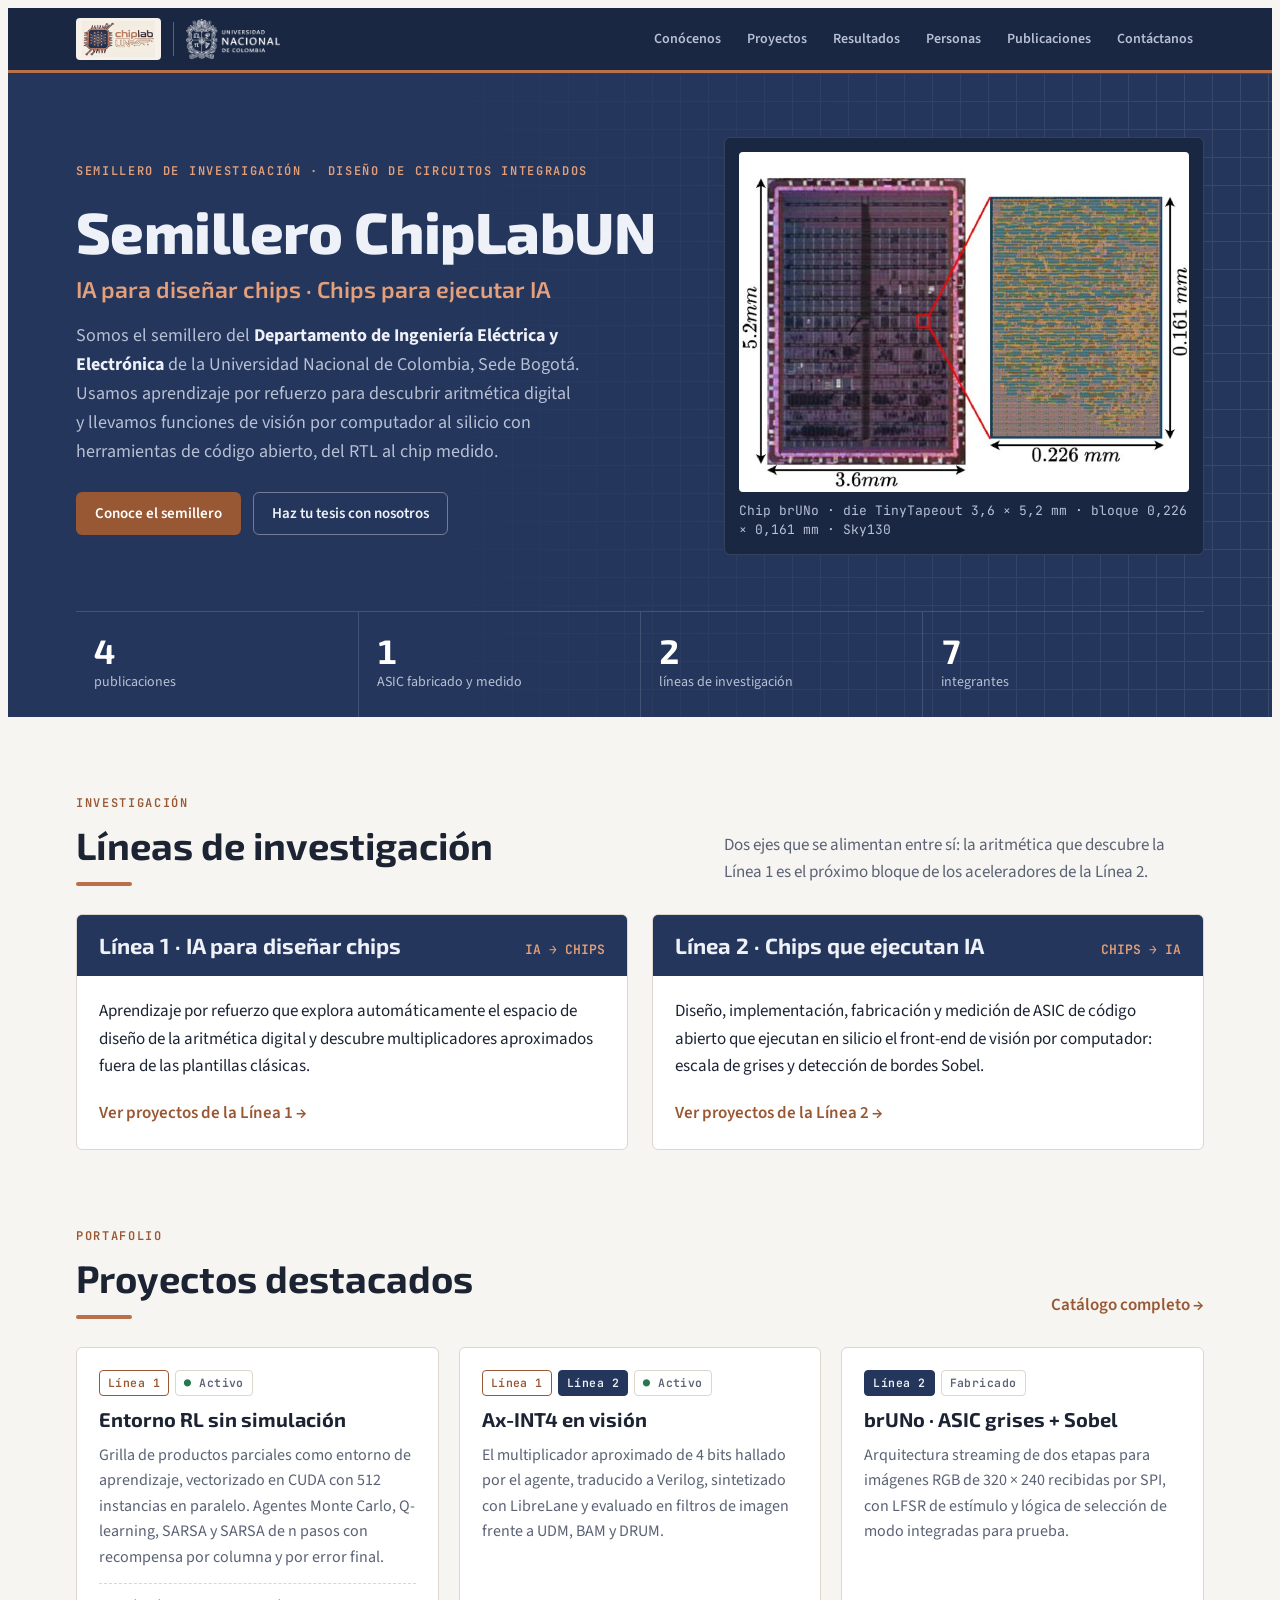
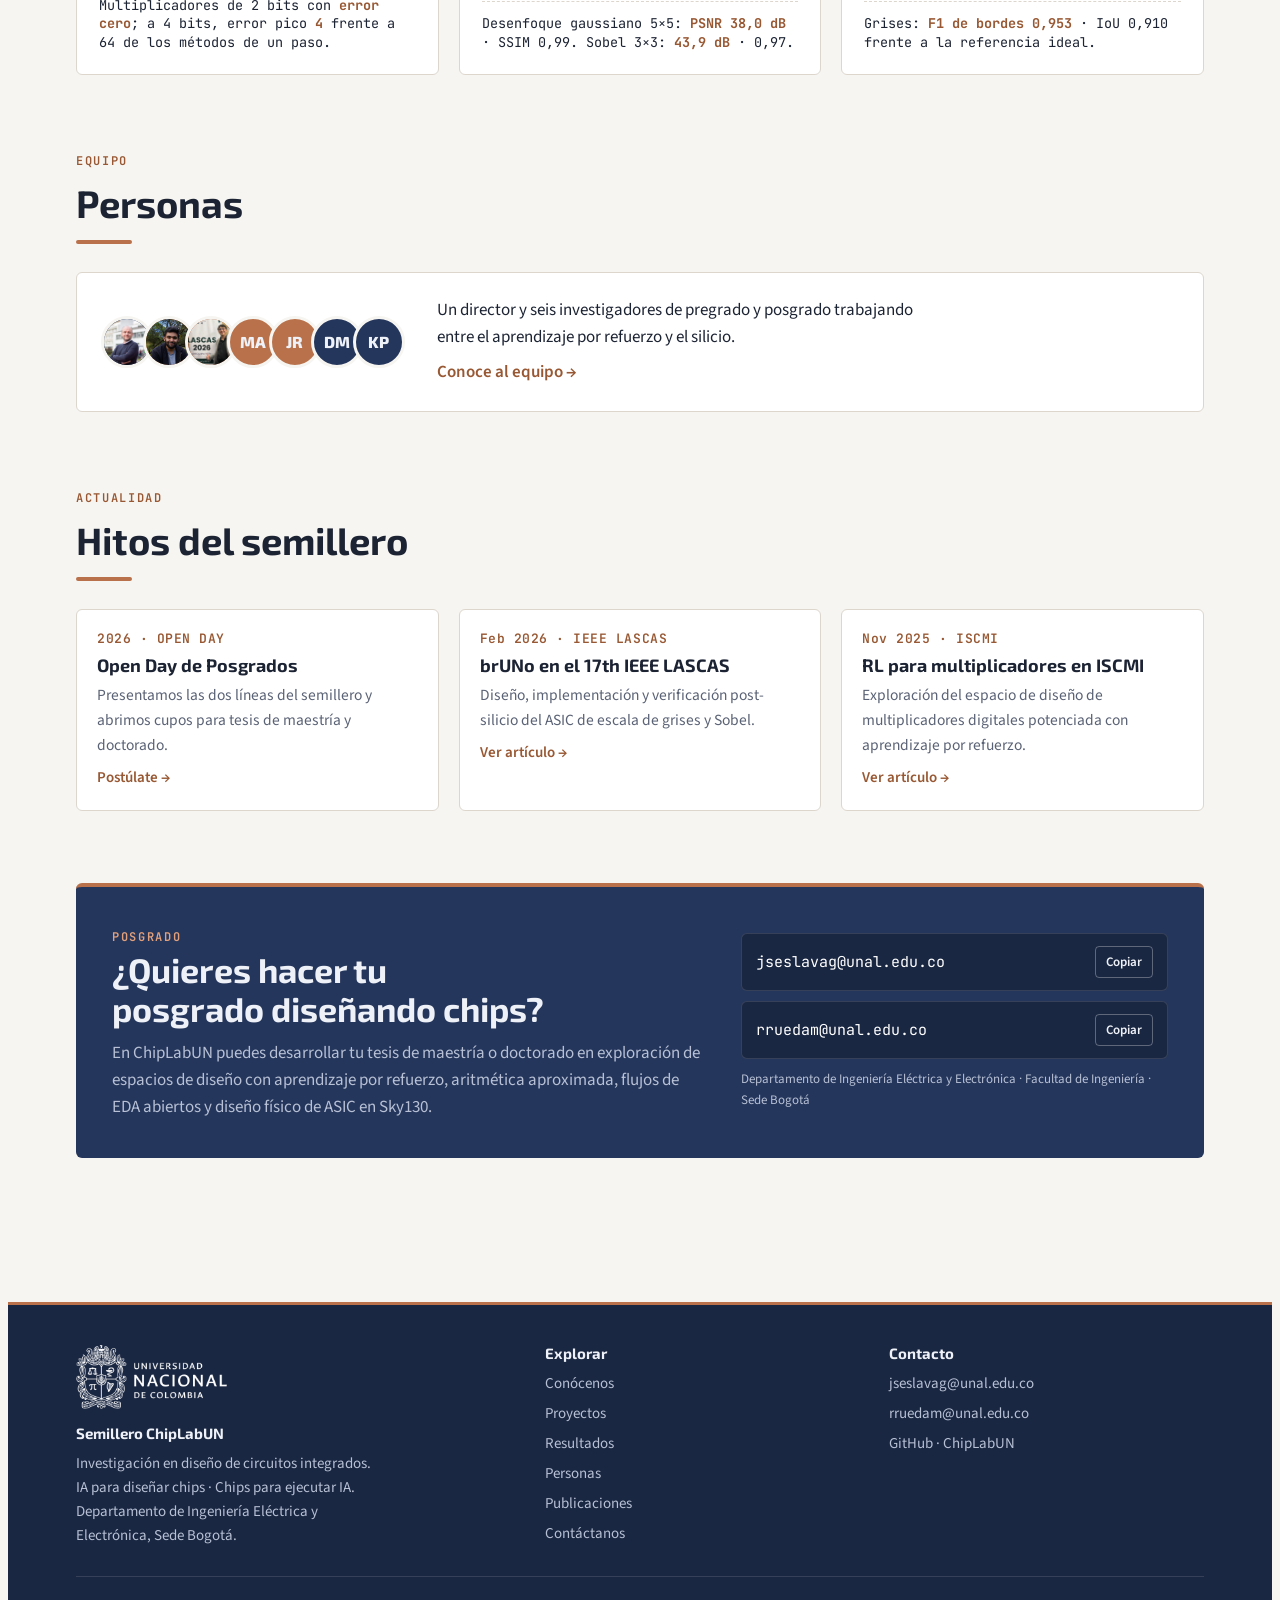
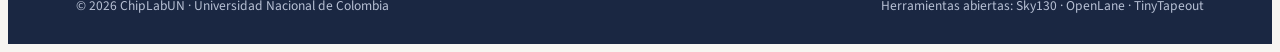
==== commit 3393cfaa: "Mejoras" ====
--- a/index.html
+++ b/index.html
@@ -35,14 +35,14 @@
     <h1>Semillero ChipLabUN</h1>
     <p class="tag">IA para diseñar chips · Chips para ejecutar IA</p>
     <p class="lead">Somos el semillero del <strong>Departamento de Ingeniería Eléctrica y Electrónica</strong> de la Universidad Nacional de Colombia, Sede Bogotá. Usamos aprendizaje por refuerzo para descubrir aritmética digital y llevamos funciones de visión por computador al silicio con herramientas de código abierto, del RTL al chip medido.</p>
-    <div class="btns"><a class="btn primary" href="conocenos.html">Conoce el semillero</a><a class="btn ghost" href="proyectos.html">Ver proyectos</a></div>
+    <div class="btns"><a class="btn primary" href="conocenos.html">Conoce el semillero</a><a class="btn ghost" href="contacto.html">Haz tu tesis con nosotros</a></div>
   </div>
   <figure class="die">
     <img src="img/brUNo-die.jpg" alt="Fotografía del die de TinyTapeout de 3,6 por 5,2 mm y detalle del bloque brUNo de 0,226 por 0,161 mm" width="739" height="559">
     <figcaption>Chip brUNo · die TinyTapeout 3,6 × 5,2 mm · bloque 0,226 × 0,161 mm · Sky130</figcaption>
   </figure>
 </div><div class="wrap stats-wrap"><div class="stats">
-  <div><b>4</b><span>artículos en 2026</span></div>
+  <div><b>4</b><span>publicaciones</span></div>
   <div><b>1</b><span>ASIC fabricado y medido</span></div>
   <div><b>2</b><span>líneas de investigación</span></div>
   <div><b>7</b><span>integrantes</span></div>
@@ -65,16 +65,16 @@
   <div class="sec-head"><div><span class="eyebrow">Actualidad</span><h2>Hitos del semillero</h2><span class="bar"></span></div></div>
   <div class="timeline">
   <article class="ms"><time>2026 · OPEN DAY</time><h3>Open Day de Posgrados</h3><p>Presentamos las dos líneas del semillero y abrimos cupos para tesis de maestría y doctorado.</p><a href="contacto.html">Postúlate →</a></article>
-  <article class="ms"><time>2026 · IEEE LASCAS</time><h3>brUNo en el 17th IEEE LASCAS</h3><p>Diseño, implementación y verificación post-silicio del ASIC de escala de grises y Sobel.</p><a href="publicaciones.html">Ver artículo →</a></article>
-  <article class="ms"><time>2026 · ISCMI</time><h3>RL para multiplicadores en ISCMI</h3><p>Exploración del espacio de diseño de multiplicadores digitales potenciada con aprendizaje por refuerzo.</p><a href="publicaciones.html">Ver artículo →</a></article>
+  <article class="ms"><time datetime="2026-02">Feb 2026 · IEEE LASCAS</time><h3>brUNo en el 17th IEEE LASCAS</h3><p>Diseño, implementación y verificación post-silicio del ASIC de escala de grises y Sobel.</p><a href="publicaciones.html#pub-11457090">Ver artículo →</a></article>
+  <article class="ms"><time datetime="2025-11">Nov 2025 · ISCMI</time><h3>RL para multiplicadores en ISCMI</h3><p>Exploración del espacio de diseño de multiplicadores digitales potenciada con aprendizaje por refuerzo.</p><a href="publicaciones.html#pub-11358612">Ver artículo →</a></article>
 </div>
 </div></section><section class="block"><div class="wrap"><div class="cta">
   <div><span class="eyebrow" style="color:#e3a07a">Posgrado</span>
     <h2>¿Quieres hacer tu posgrado diseñando chips?</h2>
     <p>En ChipLabUN puedes desarrollar tu tesis de maestría o doctorado en exploración de espacios de diseño con aprendizaje por refuerzo, aritmética aproximada, flujos de EDA abiertos y diseño físico de ASIC en Sky130.</p></div>
   <div class="contact">
-    <div><code>jseslavag@unal.edu.co</code><button type="button" data-copy="jseslavag@unal.edu.co">Copiar</button></div>
-    <div><code>rruedam@unal.edu.co</code><button type="button" data-copy="rruedam@unal.edu.co">Copiar</button></div>
+    <div><a class="addr" href="mailto:jseslavag@unal.edu.co?subject=Tesis%20en%20ChipLabUN">jseslavag@unal.edu.co</a><button type="button" data-copy="jseslavag@unal.edu.co">Copiar</button></div>
+    <div><a class="addr" href="mailto:rruedam@unal.edu.co?subject=Tesis%20en%20ChipLabUN">rruedam@unal.edu.co</a><button type="button" data-copy="rruedam@unal.edu.co">Copiar</button></div>
     <small>Departamento de Ingeniería Eléctrica y Electrónica · Facultad de Ingeniería · Sede Bogotá</small>
   </div></div></div></section>
 </main>
@@ -87,11 +87,11 @@
     </div>
     <div>
       <h4>Explorar</h4>
-      <ul><li><a href="conocenos.html">Conócenos</a></li><li><a href="proyectos.html">Proyectos</a></li><li><a href="personas.html">Personas</a></li><li><a href="publicaciones.html">Publicaciones</a></li></ul>
+      <ul><li><a href="conocenos.html">Conócenos</a></li><li><a href="proyectos.html">Proyectos</a></li><li><a href="resultados.html">Resultados</a></li><li><a href="personas.html">Personas</a></li><li><a href="publicaciones.html">Publicaciones</a></li><li><a href="contacto.html">Contáctanos</a></li></ul>
     </div>
     <div>
       <h4>Contacto</h4>
-      <ul><li>jseslavag@unal.edu.co</li><li>rruedam@unal.edu.co</li><li><a href="https://github.com/DarkSpartan345" target="_blank" rel="noopener">GitHub · DarkSpartan345</a></li></ul>
+      <ul><li><a href="mailto:jseslavag@unal.edu.co">jseslavag@unal.edu.co</a></li><li><a href="mailto:rruedam@unal.edu.co">rruedam@unal.edu.co</a></li><li><a href="https://github.com/ChipLabUN" target="_blank" rel="noopener">GitHub · ChipLabUN</a></li></ul>
     </div>
     <div class="legal"><span>© 2026 ChipLabUN · Universidad Nacional de Colombia</span><span>Herramientas abiertas: Sky130 · OpenLane · TinyTapeout</span></div>
   </div>
--- a/css/estilo.css
+++ b/css/estilo.css
@@ -4,6 +4,9 @@
   --navy-deep:#1a2742;
   --copper:#b8714a;      /* cobre de pistas y pines */
   --copper-soft:#f3e3d6;
+  --copper-ink:#985833;  /* cobre para texto: 5:1 sobre papel y blanco */
+  --copper-fill:#985833; /* fondo de botones con texto blanco */
+  --ok:#26794f;
   --paper:#f7f5f1;       /* fondo del logo, ligeramente cálido */
   --card:#ffffff;
   --ink:#1c2333;
@@ -20,13 +23,13 @@
 }
 @media (prefers-color-scheme: dark){
   :root:not([data-theme="light"]){
-    --navy:#2b3d66; --navy-deep:#141d33; --copper:#d48d64; --copper-soft:#3a2a22;
+    --navy:#2b3d66; --navy-deep:#141d33; --copper:#d48d64; --copper-soft:#3a2a22; --copper-ink:#d48d64; --copper-fill:#a4643f; --ok:#5cc08d;
     --paper:#10151f; --card:#171e2c; --ink:#e7e9ef; --muted:#9aa3b6; --line:#2b3446;
     --on-navy:#eef1f7; --on-navy-muted:#aeb8cd; --chip-bg:#1d2433; color-scheme:dark;
   }
 }
 :root[data-theme="dark"]{
-  --navy:#2b3d66; --navy-deep:#141d33; --copper:#d48d64; --copper-soft:#3a2a22;
+  --navy:#2b3d66; --navy-deep:#141d33; --copper:#d48d64; --copper-soft:#3a2a22; --copper-ink:#d48d64; --copper-fill:#a4643f; --ok:#5cc08d;
   --paper:#10151f; --card:#171e2c; --ink:#e7e9ef; --muted:#9aa3b6; --line:#2b3446;
   --on-navy:#eef1f7; --on-navy-muted:#aeb8cd; --chip-bg:#1d2433; color-scheme:dark;
 }
@@ -39,7 +42,7 @@
 h1,h2,h3,h4{font-family:var(--f-display);line-height:1.15;text-wrap:balance;margin:0}
 p{margin:0}
 .wrap{max-width:var(--maxw);margin:0 auto;padding-left:max(16px, env(safe-area-inset-left,0px));padding-right:max(16px, env(safe-area-inset-right,0px))}
-.skip{position:absolute;left:-999px;top:8px;background:var(--copper);color:#fff;padding:8px 12px;border-radius:var(--r);z-index:30}
+.skip{position:absolute;left:-999px;top:8px;background:var(--copper-fill);color:#fff;padding:8px 12px;border-radius:var(--r);z-index:30}
 .skip:focus{left:12px}
 :focus-visible{outline:2px solid var(--copper);outline-offset:3px}
 
@@ -68,7 +71,7 @@
   background-image:linear-gradient(var(--on-navy) 1px,transparent 1px),linear-gradient(90deg,var(--on-navy) 1px,transparent 1px);
   background-size:28px 28px;mask-image:linear-gradient(90deg,transparent 30%,#000 100%);-webkit-mask-image:linear-gradient(90deg,transparent 30%,#000 100%)}
 .hero .wrap{position:relative;z-index:1;display:grid;grid-template-columns:1.25fr 1fr;gap:48px;align-items:center;padding-block:64px 56px}
-.eyebrow{font:600 12px/1 var(--f-mono);letter-spacing:.14em;text-transform:uppercase;color:var(--copper)}
+.eyebrow{font:600 12px/1 var(--f-mono);letter-spacing:.14em;text-transform:uppercase;color:var(--copper-ink)}
 .hero .eyebrow{color:#e3a07a}
 .hero h1{font-size:clamp(34px,5.2vw,58px);font-weight:800;margin:14px 0 10px;letter-spacing:-.01em}
 .hero .tag{font:600 clamp(18px,2.2vw,23px)/1.3 var(--f-display);color:#e3a07a;margin-bottom:18px}
@@ -76,7 +79,7 @@
 .hero p.lead strong{color:var(--on-navy)}
 .btns{display:flex;flex-wrap:wrap;gap:12px;margin-top:26px}
 .btn{display:inline-flex;align-items:center;gap:8px;text-decoration:none;font:600 15px/1 var(--f-body);padding:13px 18px;border-radius:var(--r);border:1px solid transparent}
-.btn.primary{background:var(--copper);color:#fff}
+.btn.primary{background:var(--copper-fill);color:#fff}
 .btn.primary:hover{filter:brightness(1.08)}
 .btn.ghost{border-color:rgba(255,255,255,.35);color:var(--on-navy)}
 .btn.ghost:hover{background:rgba(255,255,255,.08)}
@@ -109,8 +112,9 @@
 .about .text p{color:var(--ink)}
 .director{background:var(--card);border:1px solid var(--line);border-radius:var(--r);padding:22px;display:grid;gap:12px}
 .director h3{font-size:19px}
-.director .role{font:600 12px/1 var(--f-mono);letter-spacing:.1em;text-transform:uppercase;color:var(--copper)}
-.mail{font:400 14px/1.4 var(--f-mono);color:var(--muted);word-break:break-all;user-select:all}
+.director .role{font:600 12px/1 var(--f-mono);letter-spacing:.1em;text-transform:uppercase;color:var(--copper-ink)}
+.mail{font:400 14px/1.4 var(--f-mono);color:var(--muted);word-break:break-all;text-decoration:none}
+.mail:hover{color:var(--copper-ink);text-decoration:underline}
 .loop{margin-top:24px;background:var(--navy);color:var(--on-navy);border-radius:var(--r);padding:20px 22px;font-size:16px}
 .loop strong{color:#e3a07a}
 @media (max-width:860px){.about{grid-template-columns:1fr}}
@@ -128,7 +132,7 @@
 .flow i{font-style:normal;color:var(--copper)}
 .kv{display:grid;grid-template-columns:repeat(2,1fr);gap:10px}
 .chip{border:1.5px solid var(--copper);background:var(--chip-bg);border-radius:var(--r);padding:12px 14px}
-.chip b{display:block;font:700 24px/1.1 var(--f-display);color:var(--copper);font-variant-numeric:tabular-nums}
+.chip b{display:block;font:700 24px/1.1 var(--f-display);color:var(--copper-ink);font-variant-numeric:tabular-nums}
 .chip span{font-size:13.5px;color:var(--muted);line-height:1.35;display:block;margin-top:4px}
 @media (max-width:860px){.lines{grid-template-columns:1fr}}
 @media (max-width:420px){.kv{grid-template-columns:1fr}}
@@ -141,13 +145,13 @@
 .proj{background:var(--card);border:1px solid var(--line);border-radius:var(--r);padding:22px;display:flex;flex-direction:column;gap:12px}
 .proj .meta{display:flex;gap:6px;flex-wrap:wrap}
 .pill{font:600 11.5px/1 var(--f-mono);letter-spacing:.04em;padding:6px 8px;border-radius:4px;border:1px solid var(--line);color:var(--muted)}
-.pill.l1{border-color:var(--copper);color:var(--copper)}
+.pill.l1{border-color:var(--copper-ink);color:var(--copper-ink)}
 .pill.l2{background:var(--navy);border-color:var(--navy);color:var(--on-navy)}
-.pill.ok::before{content:"● ";color:#3a9a6a}
+.pill.ok::before{content:"● ";color:var(--ok)}
 .proj h3{font-size:20px}
 .proj p{color:var(--muted);font-size:16px}
 .proj .fig{margin-top:auto;padding-top:12px;border-top:1px dashed var(--line);font:400 13.5px/1.4 var(--f-mono);color:var(--ink)}
-.proj .fig b{color:var(--copper)}
+.proj .fig b{color:var(--copper-ink)}
 @media (max-width:980px){.grid3{grid-template-columns:repeat(2,1fr)}}
 @media (max-width:640px){.grid3{grid-template-columns:1fr}}
 
@@ -178,24 +182,30 @@
 .pubs{display:grid;gap:0;background:var(--card);border:1px solid var(--line);border-radius:var(--r)}
 .pub{display:grid;grid-template-columns:76px 1fr auto;gap:18px;padding:20px 22px;border-top:1px solid var(--line);align-items:start}
 .pub:first-child{border-top:0}
-.pub .yr{font:600 14px var(--f-mono);color:var(--copper);padding-top:3px}
+.pub .yr{font:600 14px var(--f-mono);color:var(--copper-ink);padding-top:3px}
 .pub h3{font:600 18px/1.35 var(--f-body);margin-bottom:4px}
 .pub .au{color:var(--muted);font-size:15px}
 .pub .au u{text-decoration:none;color:var(--ink);font-weight:600}
 .pub .venue{font:400 13.5px/1.4 var(--f-mono);color:var(--ink);margin-top:6px}
+.pub h3 a{text-decoration:none}
+.pub h3 a:hover{text-decoration:underline;color:var(--copper-ink)}
+.pub .doi{font:400 13px/1.4 var(--f-mono);margin-top:4px}
+.pub .doi a{color:var(--muted);text-decoration:none;overflow-wrap:anywhere}
+.pub .doi a:hover{color:var(--copper-ink);text-decoration:underline}
+.pub:target{background:var(--chip-bg);box-shadow:inset 3px 0 0 var(--copper)}
 .pub .side{display:flex;flex-direction:column;align-items:flex-end;gap:8px}
 @media (max-width:700px){.pub{grid-template-columns:1fr;gap:8px}.pub .side{flex-direction:row;align-items:center}}
 .profiles{display:flex;gap:12px;flex-wrap:wrap;margin-top:18px}
 .profiles a{font:600 14px var(--f-body);text-decoration:none;border:1px solid var(--line);background:var(--card);padding:10px 14px;border-radius:var(--r)}
-.profiles a:hover{border-color:var(--copper);color:var(--copper)}
+.profiles a:hover{border-color:var(--copper-ink);color:var(--copper-ink)}
 
 /* milestones */
 .timeline{display:grid;grid-template-columns:repeat(3,1fr);gap:20px}
 .ms{background:var(--card);border:1px solid var(--line);border-radius:var(--r);padding:20px;display:grid;gap:8px;align-content:start}
-.ms time{font:600 13px var(--f-mono);color:var(--copper);letter-spacing:.04em}
+.ms time{font:600 13px var(--f-mono);color:var(--copper-ink);letter-spacing:.04em}
 .ms h3{font-size:18px}
 .ms p{color:var(--muted);font-size:15.5px}
-.ms a{font-weight:600;color:var(--copper);text-decoration:none;font-size:15px}
+.ms a{font-weight:600;color:var(--copper-ink);text-decoration:none;font-size:15px}
 @media (max-width:860px){.timeline{grid-template-columns:1fr}}
 
 /* cta */
@@ -204,7 +214,8 @@
 .cta p{color:var(--on-navy-muted)}
 .contact{display:grid;gap:10px}
 .contact div{background:var(--navy-deep);border:1px solid rgba(255,255,255,.12);border-radius:var(--r);padding:12px 14px;display:flex;justify-content:space-between;gap:10px;align-items:center;flex-wrap:wrap}
-.contact code{font:400 15px var(--f-mono);color:#fff;user-select:all;word-break:break-all}
+.contact .addr{font:400 15px var(--f-mono);color:#fff;word-break:break-all;text-decoration:none}
+.contact .addr:hover{text-decoration:underline}
 .contact button{font:600 13px var(--f-body);background:transparent;border:1px solid rgba(255,255,255,.3);color:var(--on-navy);border-radius:4px;padding:6px 10px;cursor:pointer}
 .contact small{color:var(--on-navy-muted);font-size:13px;width:100%}
 @media (max-width:860px){.cta{grid-template-columns:1fr;padding:26px 20px}}
@@ -231,16 +242,16 @@
 .page-head h1{font-size:clamp(32px,4.4vw,48px);font-weight:800}
 .page-head p{color:var(--on-navy-muted);max-width:62ch;margin-top:12px;font-size:18px}
 main > section.block:first-child{padding-top:64px}
-.more{font-weight:600;color:var(--copper);text-decoration:none;white-space:nowrap}
+.more{font-weight:600;color:var(--copper-ink);text-decoration:none;white-space:nowrap}
 .more:hover{text-decoration:underline}
 .line-link{margin-top:auto;padding-top:4px}
 
 /* objetivos */
 .goal{background:var(--card);border:1px solid var(--line);border-left:4px solid var(--copper);border-radius:var(--r);padding:22px 24px;margin-bottom:24px}
-.goal h3{font-size:14px;font-family:var(--f-mono);letter-spacing:.1em;text-transform:uppercase;color:var(--copper);margin-bottom:8px}
+.goal h3{font-size:14px;font-family:var(--f-mono);letter-spacing:.1em;text-transform:uppercase;color:var(--copper-ink);margin-bottom:8px}
 .goals{display:grid;grid-template-columns:repeat(4,1fr);gap:16px}
 .goals div{background:var(--card);border:1px solid var(--line);border-radius:var(--r);padding:18px;display:grid;gap:10px;align-content:start}
-.goals b{width:34px;height:34px;border-radius:50%;display:grid;place-items:center;background:var(--copper);color:#fff;font:700 15px var(--f-display)}
+.goals b{width:34px;height:34px;border-radius:50%;display:grid;place-items:center;background:var(--copper-fill);color:#fff;font:700 15px var(--f-display)}
 .goals p{font-size:15.5px;color:var(--ink)}
 @media (max-width:900px){.goals{grid-template-columns:repeat(2,1fr)}}
 @media (max-width:480px){.goals{grid-template-columns:1fr}}
@@ -249,9 +260,9 @@
 .synergy{display:grid;grid-template-columns:repeat(4,1fr);gap:0;border:1px solid var(--line);border-radius:var(--r);overflow:hidden;background:var(--card)}
 .synergy div{padding:20px;border-left:1px solid var(--line);position:relative}
 .synergy div:first-child{border-left:0}
-.synergy small{font:600 12px var(--f-mono);color:var(--copper);letter-spacing:.06em}
+.synergy small{font:600 12px var(--f-mono);color:var(--copper-ink);letter-spacing:.06em}
 .synergy p{margin-top:6px;font-size:15.5px}
-.synergy-foot{background:var(--copper);color:#fff;font-weight:600;padding:12px 20px;grid-column:1/-1;font-size:15px}
+.synergy-foot{background:var(--copper-fill);color:#fff;font-weight:600;padding:12px 20px;grid-column:1/-1;font-size:15px}
 @media (max-width:800px){.synergy{grid-template-columns:1fr}.synergy div{border-left:0;border-top:1px solid var(--line)}.synergy div:first-child{border-top:0}}
 
 /* impactos */
@@ -260,14 +271,14 @@
 .impact th,.impact td{padding:16px 18px;text-align:left;vertical-align:top;border-top:1px solid var(--line);font-size:15.5px}
 .impact thead th{background:var(--navy);color:var(--on-navy);font:700 15px var(--f-display);border-top:0}
 .impact tbody th{font:700 13px var(--f-mono);letter-spacing:.08em;text-transform:uppercase;width:120px}
-.impact tr.pos th{color:#2f8a5c}
-.impact tr.neg th{color:var(--copper)}
+.impact tr.pos th{color:var(--ok)}
+.impact tr.neg th{color:var(--copper-ink)}
 
 /* personas con foto */
 .director-feature{display:grid;grid-template-columns:240px 1fr;gap:32px;background:var(--card);border:1px solid var(--line);border-radius:var(--r);padding:24px;align-items:center;margin-bottom:40px}
 .director-feature h2{font-size:clamp(24px,3vw,30px);margin:8px 0 10px}
 .director-feature p{color:var(--muted);max-width:60ch}
-.director-feature .mail{display:inline-block;margin-top:14px}
+.director-feature .links{display:flex;flex-wrap:wrap;gap:6px 18px;margin-top:14px}
 @media (max-width:700px){.director-feature{grid-template-columns:1fr}.director-feature .photo{max-width:220px}}
 .photo{position:relative;aspect-ratio:4/5;width:100%;max-width:100%;border-radius:var(--r);overflow:hidden;background:var(--navy);display:grid;place-items:center}
 .photo .ini{font:800 clamp(30px,5vw,46px) var(--f-display);color:var(--on-navy);letter-spacing:.02em}
@@ -291,12 +302,11 @@
 .faces .photo .ini{font-size:16px}
 
 /* contacto */
-.contact-grid{display:grid;grid-template-columns:repeat(3,1fr);gap:20px;margin-top:28px}
+.contact-grid{display:grid;grid-template-columns:repeat(auto-fit,minmax(230px,1fr));gap:20px;margin-top:28px}
 .contact-card{background:var(--card);border:1px solid var(--line);border-radius:var(--r);padding:20px;display:grid;gap:8px;align-content:start}
 .contact-card h3{font-size:18px}
 .contact-card p{color:var(--muted);font-size:15.5px}
-.contact-card a{color:var(--copper);font-weight:600;text-decoration:none}
-@media (max-width:860px){.contact-grid{grid-template-columns:1fr}}
+.contact-card a{color:var(--copper-ink);font-weight:600;text-decoration:none}
 .hero .wrap.stats-wrap{display:block;padding-block:0}
 .director .photo{max-width:180px}
 .team-teaser{grid-template-columns:auto 1fr;margin-bottom:0}
